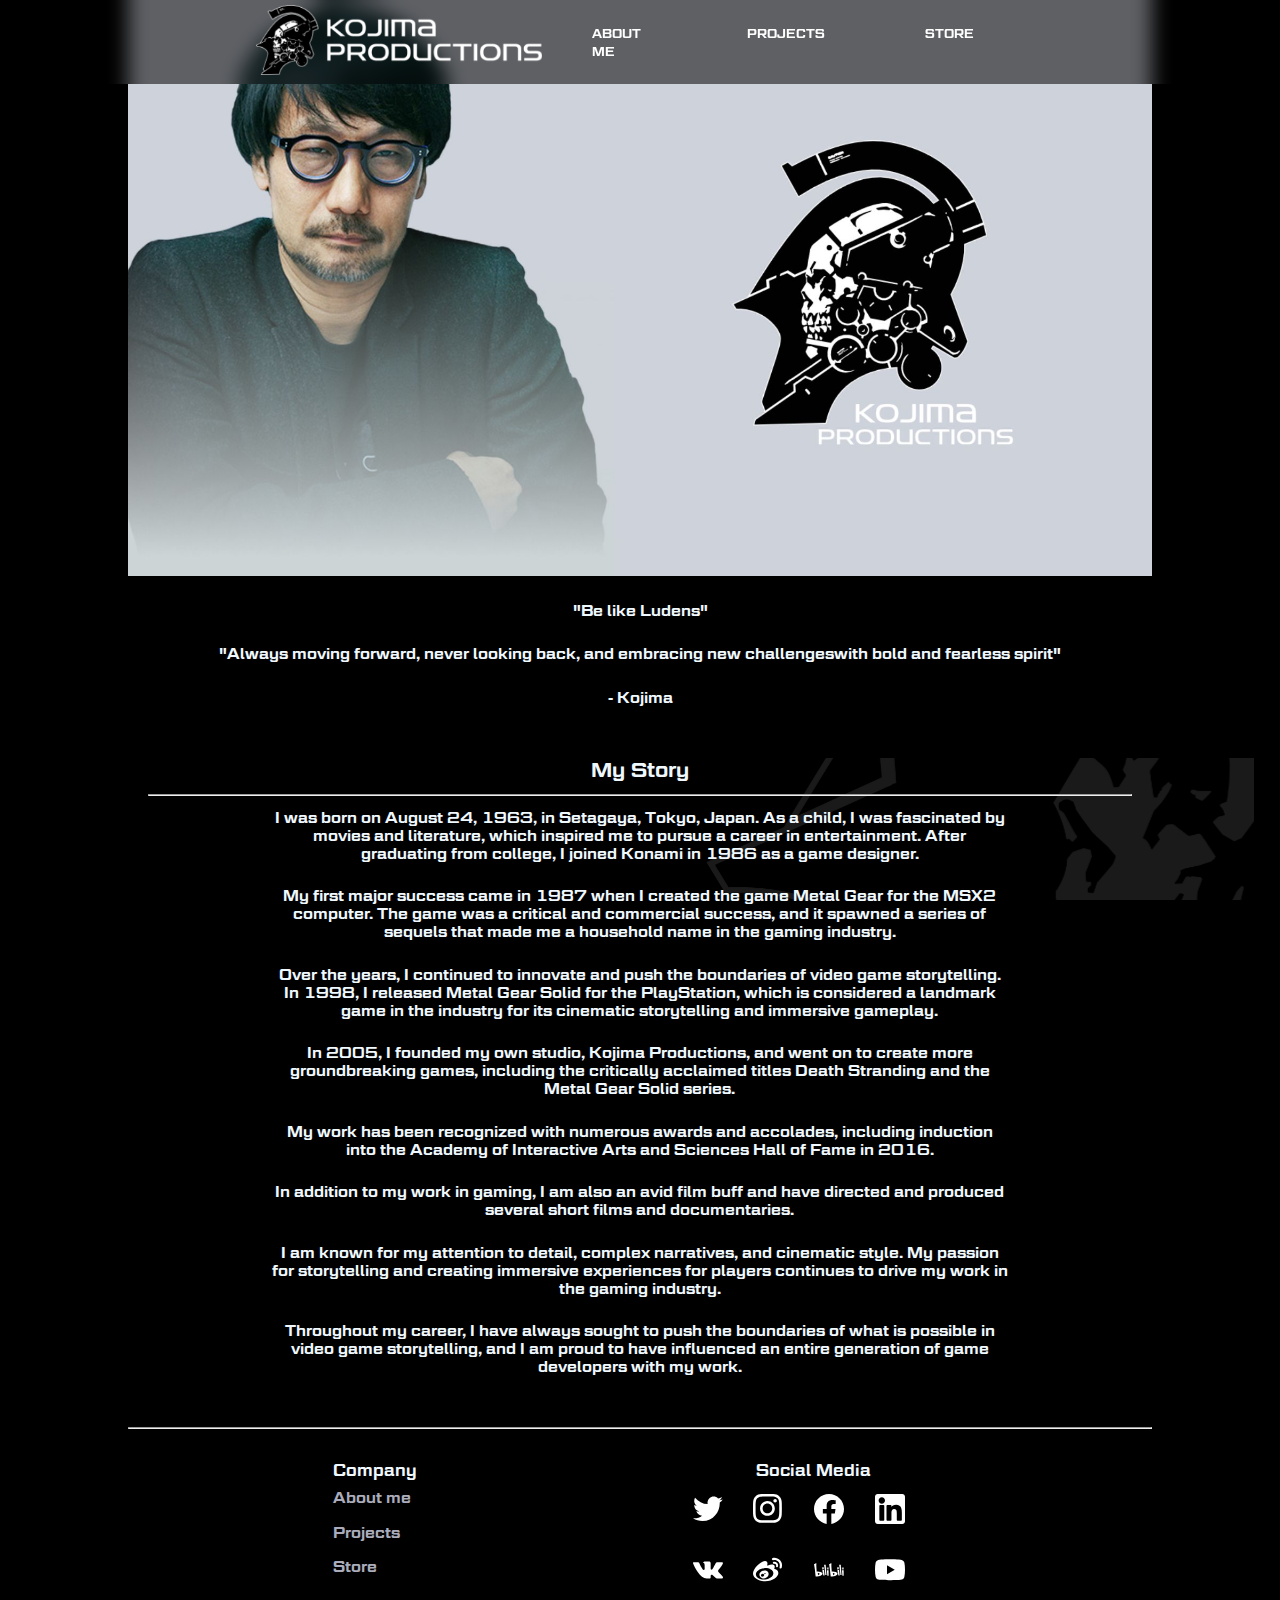
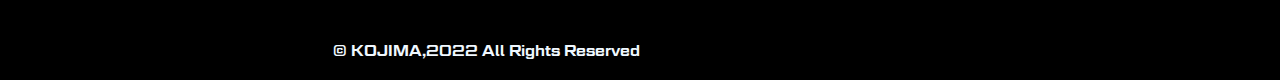
==== files/html/about_me.html @ f45f66c5 "falta projectos" ====
<!DOCTYPE html>
<html lang="en">
<head>
    <meta charset="UTF-8">
    <meta http-equiv="X-UA-Compatible" content="IE=edge">
    <meta name="viewport" content="width=device-width, initial-scale=1.0">
    <link rel="stylesheet" href="../css/css.css">
    <link rel="icon" type="image/x-icon" href="../img/favicon.ico">
    <title>Kojima | About Me</title>
</head>
<body>
    <div class="inital">
        <header class="head">
            <div class="logo">
                <a href="../../index.html"><img src="../img/logo_two.png" alt="logo"></a>
            </div>
            <div class="sections">
                <ul>
                    <li class="lenght">
                        <a href="./about_me.html">ABOUT ME</a> 
                    </li>
                    <li>
                        <a href="./projects.html">PROJECTS</a> 
                    </li>
                    <li>
                        <a href="https://kojimaproductions-store.com" target="_blank">STORE</a> 
                    </li>
                </ul>
            </div>
        </header>
    </div>
    <div class="hideo">
        <img src="../img/Hideo.jpg" alt="Hideo">
    </div>
    <div class="cuote">
        <p class="bold">"Be like Ludens"</p>
        <p>"Always moving forward, never looking back, and embracing new challengeswith bold and fearless spirit"</p>
        <p>- Kojima</p>
    </div>
    <div class="story">
        <h5>My Story</h5>
        <hr>
        <p>I was born on August 24, 1963, in Setagaya, Tokyo, Japan. As a child, I was fascinated by movies and literature, which inspired me to pursue a career in entertainment. After graduating from college, I joined Konami in 1986 as a game designer. </p>

        <p>My first major success came in 1987 when I created the game Metal Gear for the MSX2 computer. The game was a critical and commercial success, and it spawned a series of sequels that made me a household name in the gaming industry. </p>
            
        <p>Over the years, I continued to innovate and push the boundaries of video game storytelling. In 1998, I released Metal Gear Solid for the PlayStation, which is considered a landmark game in the industry for its cinematic storytelling and immersive gameplay. </p>
            
        <p>In 2005, I founded my own studio, Kojima Productions, and went on to create more groundbreaking games, including the critically acclaimed titles Death Stranding and the Metal Gear Solid series. </p>
            
        <p>My work has been recognized with numerous awards and accolades, including induction into the Academy of Interactive Arts and Sciences Hall of Fame in 2016. </p>
            
        <p>In addition to my work in gaming, I am also an avid film buff and have directed and produced several short films and documentaries. </p>
            
        <p>I am known for my attention to detail, complex narratives, and cinematic style. My passion for storytelling and creating immersive experiences for players continues to drive my work in the gaming industry. </p>
            
        <p>Throughout my career, I have always sought to push the boundaries of what is possible in video game storytelling, and I am proud to have influenced an entire generation of game developers with my work.</p>
    </div>
    <hr>
    <footer>
        <div class="dep">
            <h5>Company</h5>
            <ul>
                <li><a href="./about_me.html">About me</a></li>
                <li><a href="./projects.html">Projects</a></li>
                <li><a href="https://kojimaproductions-store.com" target="_blank">Store</a></li>
            </ul>
        </div>
        <div>
            <h5>Social Media</h5>
            <ul>
                <li>
                    <ul class="media">
                        <li>
                            <a href="https://twitter.com/KojiPro2015_EN" target=”_blank” ><img src="../img/ico.twitter.white__0.svg" alt="twitter"></a>
                        </li>
                        <li>
                            <a href="https://www.instagram.com/kojipro2015_official/" target=”_blank” ><img src="../img/ico.instagram.white__0.svg" alt="instagram"></a>
                        </li>
                        <li>
                            <a href="https://www.facebook.com/KojiPro2015" target=”_blank” ><img src="../img/Facebook-White-icon.svg" alt="facebook"></a>
                        </li>
                        <li>
                            <a href="https://www.linkedin.com/company/kojimaproductions/" target=”_blank” ><img src="../img/ico.linkedin.white__0.svg" alt="linkedin"></a>
                        </li>
                        <li>
                            <a href="https://vk.com/kojimaproductions" target=”_blank” ><img src="../img/ico.vk_.white__0.svg" alt="vk"></a>
                        </li>
                        <li>
                            <a href="https://passport.weibo.com/visitor/visitor?entry=miniblog&a=enter&url=https%3A%2F%2Fweibo.com%2Fkojimaproductions&domain=weibo.com&ua=Mozilla%2F5.0%20%28Windows%20NT%2010.0%3B%20Win64%3B%20x64%29%20AppleWebKit%2F537.36%20%28KHTML%2C%20like%20Gecko%29%20Chrome%2F112.0.0.0%20Safari%2F537.36&_rand=1682594775809&sudaref=" target=”_blank” ><img src="../img/ico.weibo_.white__0.svg" alt="weibo"></a>
                        </li>
                        <li>
                            <a href="https://space.bilibili.com/1547601133" target=”_blank” ><img src="../img/ico.bilibili.svg" alt="bilibili"></a>
                        </li>
                        <li>
                            <a href="https://www.youtube.com/c/KOJIMAPRODUCTIONS" target=”_blank” ><img src="../img/ico.youtube.svg" alt="linkedin"></a>
                        </li>
                    </ul>
                    
                </li>
            </ul>
        </div>
    </footer>
    <footer>
        <div class="other">
            <ul>
                <li>© KOJIMA,2022 All Rights Reserved</li>
            </ul>
        </div>
    </footer>
</body>
</html>
---- files/css/css.css ----
@font-face {
    font-family: GeomGraphicSemiBold;
    src: url(../font/GeomGraphicSemiBold/font.woff2);
}

* {
    box-sizing: border-box;
    color: aliceblue;
    margin: 0;
    padding: 0;
    font-family:"GeomGraphicSemiBold";
    font-size: 15px;
}

hr{
  width: 80%;
  margin: 1% auto;
}

body{
    background-color: black;
}

/*Inicio header*/
header{
    background-color: rgba(0, 0, 0, 0.541);
    display: flex;
    width: 100%;
    align-items: center;
    padding: 5px 20%;
    justify-content: space-between;
    backdrop-filter: blur(10px);
    overflow: hidden;
    position: fixed;
}

header .logo{
    display: flex;
}

header .logo img{
    height: 70px;
    width: 286px;
}

header .sections ul{
    list-style: none;
    display: flex;
}

header .sections ul li{
    padding: 0 50px;
}

header .sections ul li a{
    text-decoration: none;
    color:white;
    font-size: 12px;
}

header .sections ul li :hover{
    text-decoration: underline;
}
/*End header*/

/*section*/

.slideshow-container {
    max-width: 80%;
    margin: auto;
  }

  .slideshow-container .slider_text{
    position: relative;
    bottom: 70px;
    left: 40px;
    font-size: 40px;
  }
  
  /* Hide the images by default */
  
  /* Next & previous buttons */
  .prev, .next {
    cursor: pointer;
    position: absolute;
    top: calc(790px/2);
    width: auto;
    margin-top: -22px;
    padding: 16px;
    color: white;
    font-weight: bold;
    font-size: 18px;
    transition: 0.6s ease;
    border-radius: 0 3px 3px 0;
    user-select: none;
  }
  
  /* Position the "next button" to the right */
  .next {
    right: 10%;
    border-radius: 3px 0 0 3px;
  }
  
  /* On hover, add a black background color with a little bit see-through */
  .prev:hover, .next:hover {
    background-color: rgba(0,0,0,0.8);
  }
  
  /* Caption text */
  .text {
    color: #f2f2f2;
    font-size: 15px;
    padding: 8px 12px;
    position: absolute;
    bottom: 8px;
    width: 100%;
    text-align: center;
  }
  
  /* Number text (1/3 etc) */
  .numbertext {
    color: #f2f2f2;
    font-size: 12px;
    padding: 8px 12px;
    position: absolute;
    top: 0;
  }
  
  /* The dots/bullets/indicators */
  .dot {
    cursor: pointer;
    height: 15px;
    width: 15px;
    margin: 0 2px;
    background-color: #bbb;
    border-radius: 50%;
    display: inline-block;
    transition: background-color 0.6s ease;
  }
  
  .active, .dot:hover {
    background-color: #717171;
  }
  
  /* Fading animation */

/*section end*/

/*sections_*/
  .sections_a{
    display: flex;
    padding: 3%;
    justify-content: space-between;
    background-image: url('');
  }

  .sections_a img{
    width: 500px;
  }

  .sections_a div{
  

  }


/*sections_ end*/

/*button*/
.contact a.btn{
  padding: 1%;
  margin: 2%;
  position: relative;
  left: 45%;
  display: flex;
  align-items: center;
  justify-content: center;
  width: 8%;
  height: 10%;
}

.contact .btn{
  background: #ffffff;
  color: #000000;
  text-decoration: none;
  border: none;
}

.contact a.btn :hover{
  background-color: #242424;
  color: #f2f2f2;
}
/*button end*/

/*footer*/
footer{
  display: flex;
  justify-content: space-between;
  padding: 0px 26%;
  color: rgb(170, 172, 187);
}

footer div{
  display: inline-block;
  padding: 20px 0;
}

footer div h5{
  display: flex;
  align-items: center;
  justify-content: center;
  color: aliceblue;
  font-size: 16px;
}

footer div ul{
  list-style: none;
}

footer div a{
  text-decoration: none;
  color: rgb(170, 172, 187);
}

footer div .media img{
  width: 30px;
  height: 30px;
}

footer div ul li .media li{
  padding: 5% 5%;
  display: inline-block;
}

footer .dep li{
  padding: 10% 0;
}

/*footer end*/

/*project*/
.hideo img{
  display: block;
  margin-left: auto;
  margin-right: auto;
  width: 80%;
  padding-bottom: 2%;
}
.cuote p{
  text-align: center;
  padding-bottom: 2%;
}

.story{
  margin: 2%;
  background: fixed;
  background-image: url('../img/logo.png')
}

.story h5{
  font-size: 20px;
  text-align: center;
}

.story p{
  width: 80%;
  padding-left: 20%;
  justify-content: center;
  text-align: center;
  padding-bottom: 2%;
}

br{
  margin: 1%;
}
/*project end*/
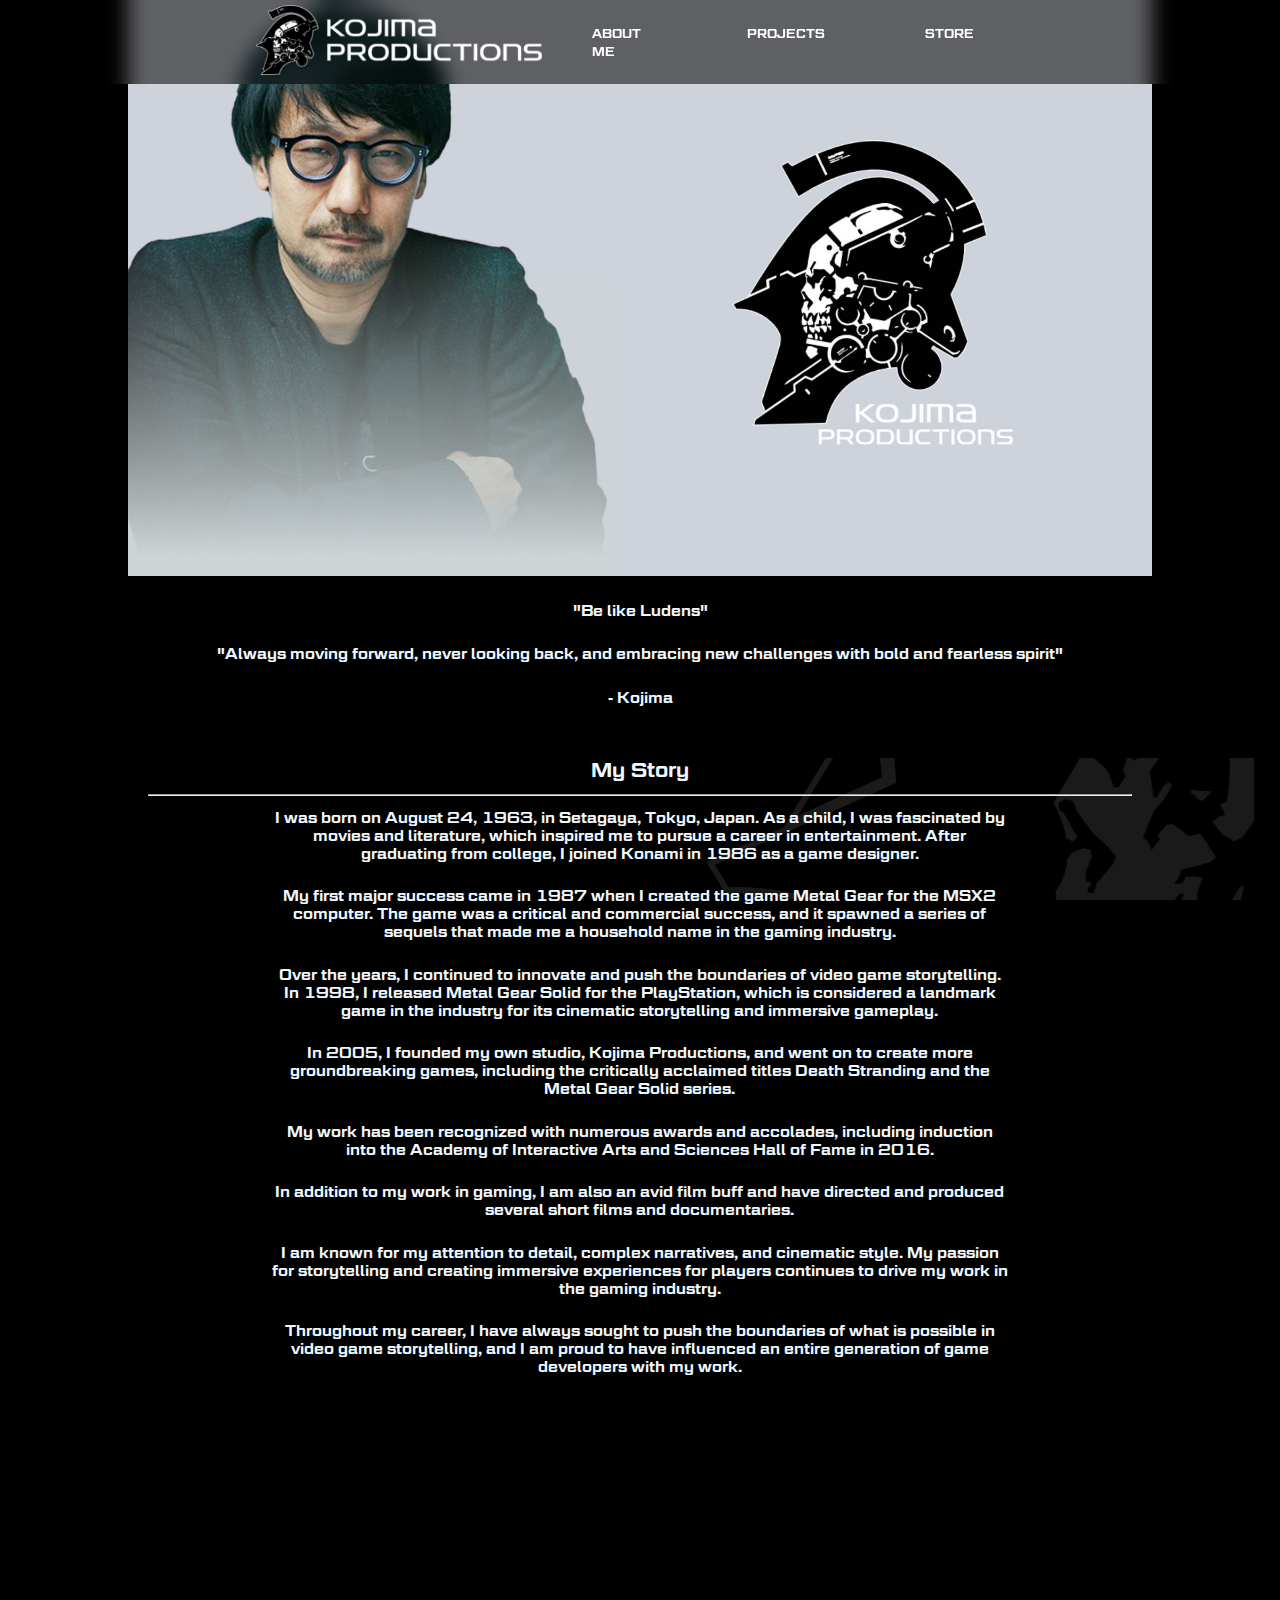
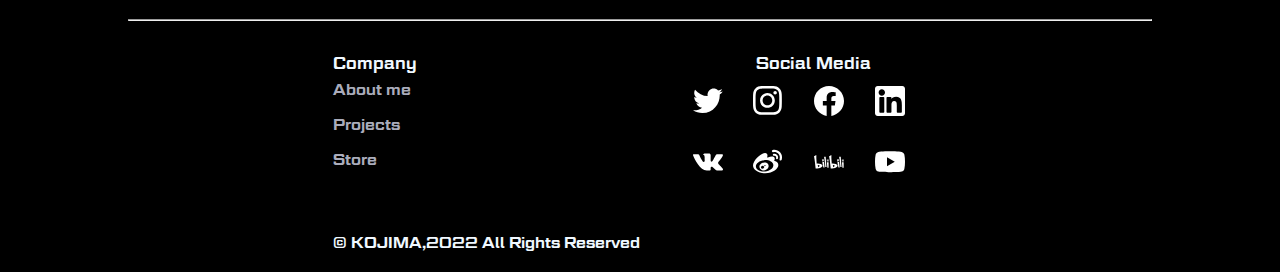
==== commit cf0359d3: "commit" ====
--- a/files/html/about_me.html
+++ b/files/html/about_me.html
@@ -34,7 +34,7 @@
     </div>
     <div class="cuote">
         <p class="bold">"Be like Ludens"</p>
-        <p>"Always moving forward, never looking back, and embracing new challengeswith bold and fearless spirit"</p>
+        <p>"Always moving forward, never looking back, and embracing new challenges with bold and fearless spirit"</p>
         <p>- Kojima</p>
     </div>
     <div class="story">
@@ -55,6 +55,12 @@
         <p>I am known for my attention to detail, complex narratives, and cinematic style. My passion for storytelling and creating immersive experiences for players continues to drive my work in the gaming industry. </p>
             
         <p>Throughout my career, I have always sought to push the boundaries of what is possible in video game storytelling, and I am proud to have influenced an entire generation of game developers with my work.</p>
+    </div>
+    <div class="background">
+        <video autoplay muted loop class="video">
+            <source src="../img/KJP_logo_movie_h264_2K.min.ogv" type="video/mp4">
+            Your browser does not support HTML5 video.
+        </video>
     </div>
     <hr>
     <footer>
--- a/files/css/css.css
+++ b/files/css/css.css
@@ -239,7 +239,7 @@
 
 /*footer end*/
 
-/*project*/
+/*about me*/
 .hideo img{
   display: block;
   margin-left: auto;
@@ -274,4 +274,18 @@
 br{
   margin: 1%;
 }
-/*project end*/+
+.background .video{
+  width: 100%;
+  padding: 1% 0;
+  overflow:hidden;
+  background: fixed;
+  background-size: cover;
+  background-position: center center;
+  background-repeat: no-repeat;
+}
+/*about me end*/
+
+/*projects*/
+
+/*projects end*/